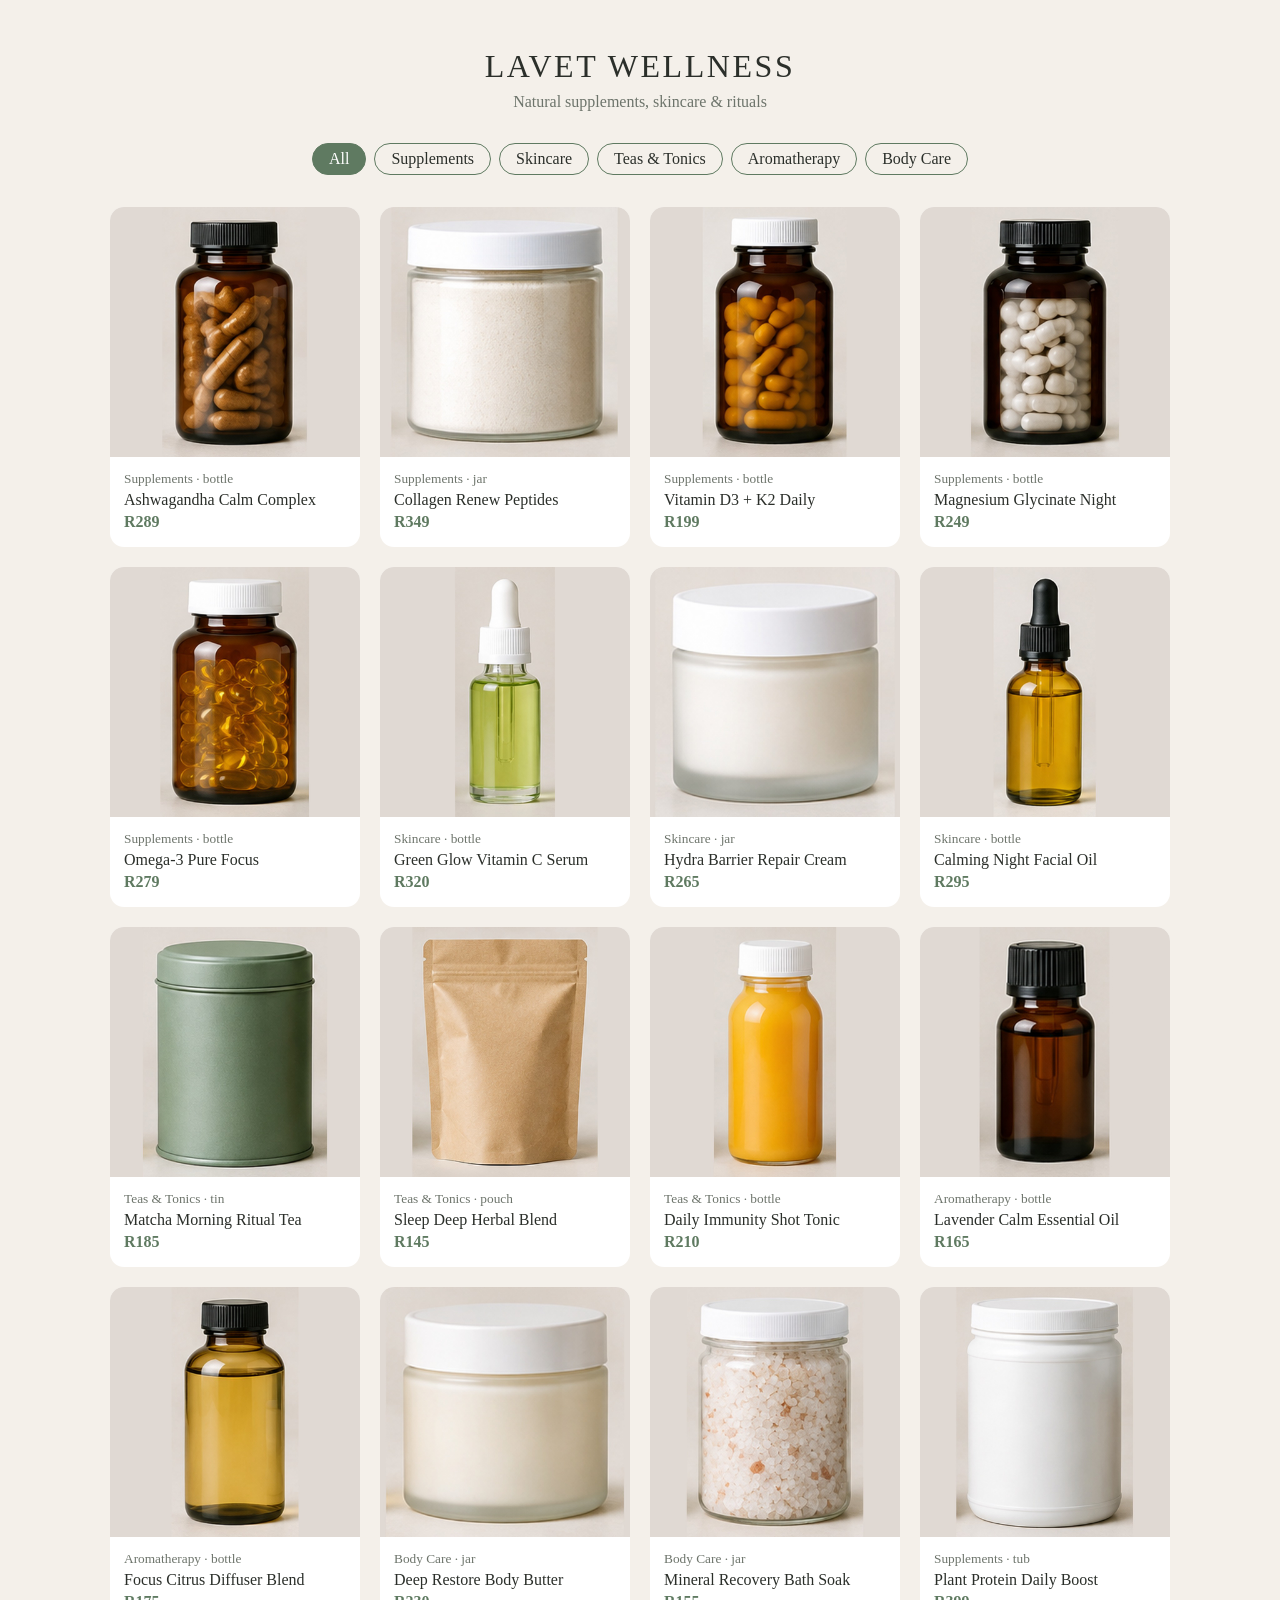
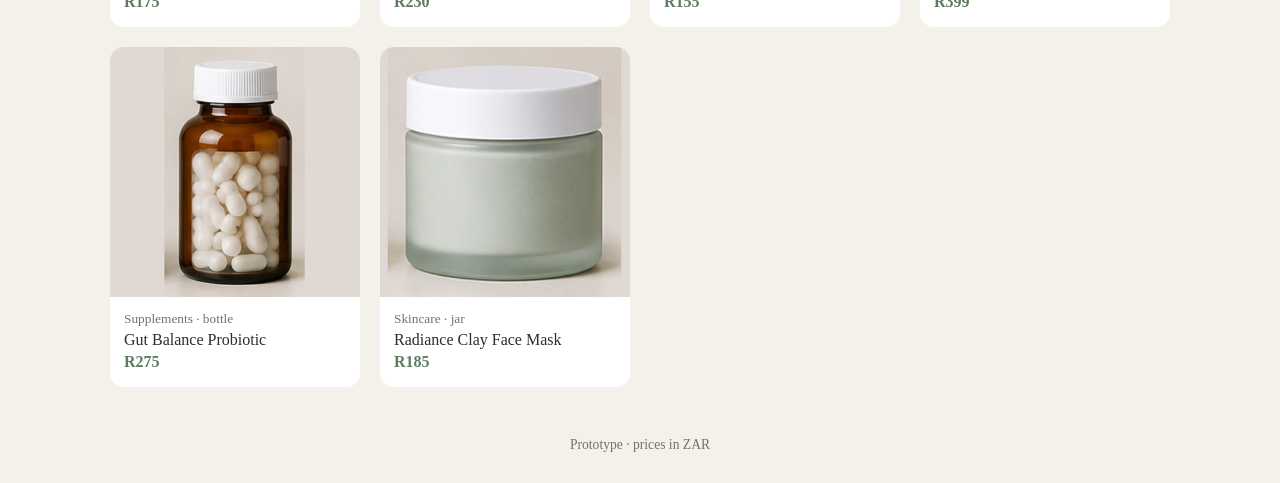
==== index.html @ a1514bc9 "Add files via upload" ====
<!doctype html>
<html lang="en">
<head>
<meta charset="utf-8">
<meta name="viewport" content="width=device-width, initial-scale=1">
<title>Lavet Wellness</title>
<style>
:root{--bg:#f4f0ea;--card:#fff;--ink:#2b2f2a;--mute:#6d746b;--accent:#5f7a61;color-scheme:light}
@media (prefers-color-scheme:dark){:root{--bg:#1c201c;--card:#262b26;--ink:#eee9e0;--mute:#a3aa9f;--accent:#9db89f;color-scheme:dark}}
*{box-sizing:border-box}
body{margin:0;background:var(--bg);color:var(--ink);font-family:Georgia,"Times New Roman",serif}
header{padding:48px 20px 20px;text-align:center}
h1{margin:0;font-weight:400;letter-spacing:.08em}
header p{color:var(--mute);margin:8px 0 0}
nav{display:flex;flex-wrap:wrap;gap:8px;justify-content:center;padding:12px 20px}
nav button{font:inherit;border:1px solid var(--accent);background:none;color:var(--ink);padding:6px 16px;border-radius:99px;cursor:pointer}
nav button.on{background:var(--accent);color:#fff}
main{display:grid;grid-template-columns:repeat(auto-fill,minmax(200px,1fr));gap:20px;max-width:1100px;margin:0 auto;padding:20px}
article{background:var(--card);border-radius:14px;overflow:hidden}
article img{width:100%;display:block;aspect-ratio:1;object-fit:cover}
article div{padding:12px 14px 16px}
article small{color:var(--mute)}
article h2{font-size:1rem;margin:4px 0;font-weight:400}
article b{color:var(--accent)}
footer{text-align:center;color:var(--mute);padding:30px;font-size:.85rem}
</style>
</head>
<body>
<header><h1>LAVET WELLNESS</h1><p>Natural supplements, skincare &amp; rituals</p></header>
<nav id="nav"></nav>
<main id="grid"></main>
<footer>Prototype · prices in ZAR</footer>
<script>
const PRODUCTS=[
["Ashwagandha Calm Complex","Supplements",289,"bottle","ashwagandha-calm"],
["Collagen Renew Peptides","Supplements",349,"jar","collagen-renew"],
["Vitamin D3 + K2 Daily","Supplements",199,"bottle","vitamin-d3-k2"],
["Magnesium Glycinate Night","Supplements",249,"bottle","magnesium-glycinate"],
["Omega-3 Pure Focus","Supplements",279,"bottle","omega-3-pure"],
["Green Glow Vitamin C Serum","Skincare",320,"bottle","green-glow-serum"],
["Hydra Barrier Repair Cream","Skincare",265,"jar","hydra-barrier-cream"],
["Calming Night Facial Oil","Skincare",295,"bottle","calming-night-oil"],
["Matcha Morning Ritual Tea","Teas & Tonics",185,"tin","matcha-morning-tea"],
["Sleep Deep Herbal Blend","Teas & Tonics",145,"pouch","sleep-deep-blend"],
["Daily Immunity Shot Tonic","Teas & Tonics",210,"bottle","immunity-shot-tonic"],
["Lavender Calm Essential Oil","Aromatherapy",165,"bottle","lavender-calm-oil"],
["Focus Citrus Diffuser Blend","Aromatherapy",175,"bottle","focus-citrus-blend"],
["Deep Restore Body Butter","Body Care",230,"jar","deep-restore-body-butter"],
["Mineral Recovery Bath Soak","Body Care",155,"jar","mineral-bath-soak"],
["Plant Protein Daily Boost","Supplements",399,"tub","protein-plant-boost"],
["Gut Balance Probiotic","Supplements",275,"bottle","gut-balance-probiotic"],
["Radiance Clay Face Mask","Skincare",185,"jar","radiance-face-mask"]
].map(([name,cat,price,unit,img])=>({name,cat,price,unit,img}));
const cats=["All",...new Set(PRODUCTS.map(p=>p.cat))];
const nav=document.getElementById("nav"),grid=document.getElementById("grid");
function show(c){
  [...nav.children].forEach(b=>b.classList.toggle("on",b.textContent===c));
  grid.innerHTML=PRODUCTS.filter(p=>c==="All"||p.cat===c).map(p=>
   `<article><img loading="lazy" src="images/products/${p.img}.jpg" alt="${p.name}"><div><small>${p.cat} · ${p.unit}</small><h2>${p.name}</h2><b>R${p.price}</b></div></article>`).join("");
}
cats.forEach(c=>{const b=document.createElement("button");b.textContent=c;b.onclick=()=>show(c);nav.append(b)});
show("All");
</script>
</body>
</html>
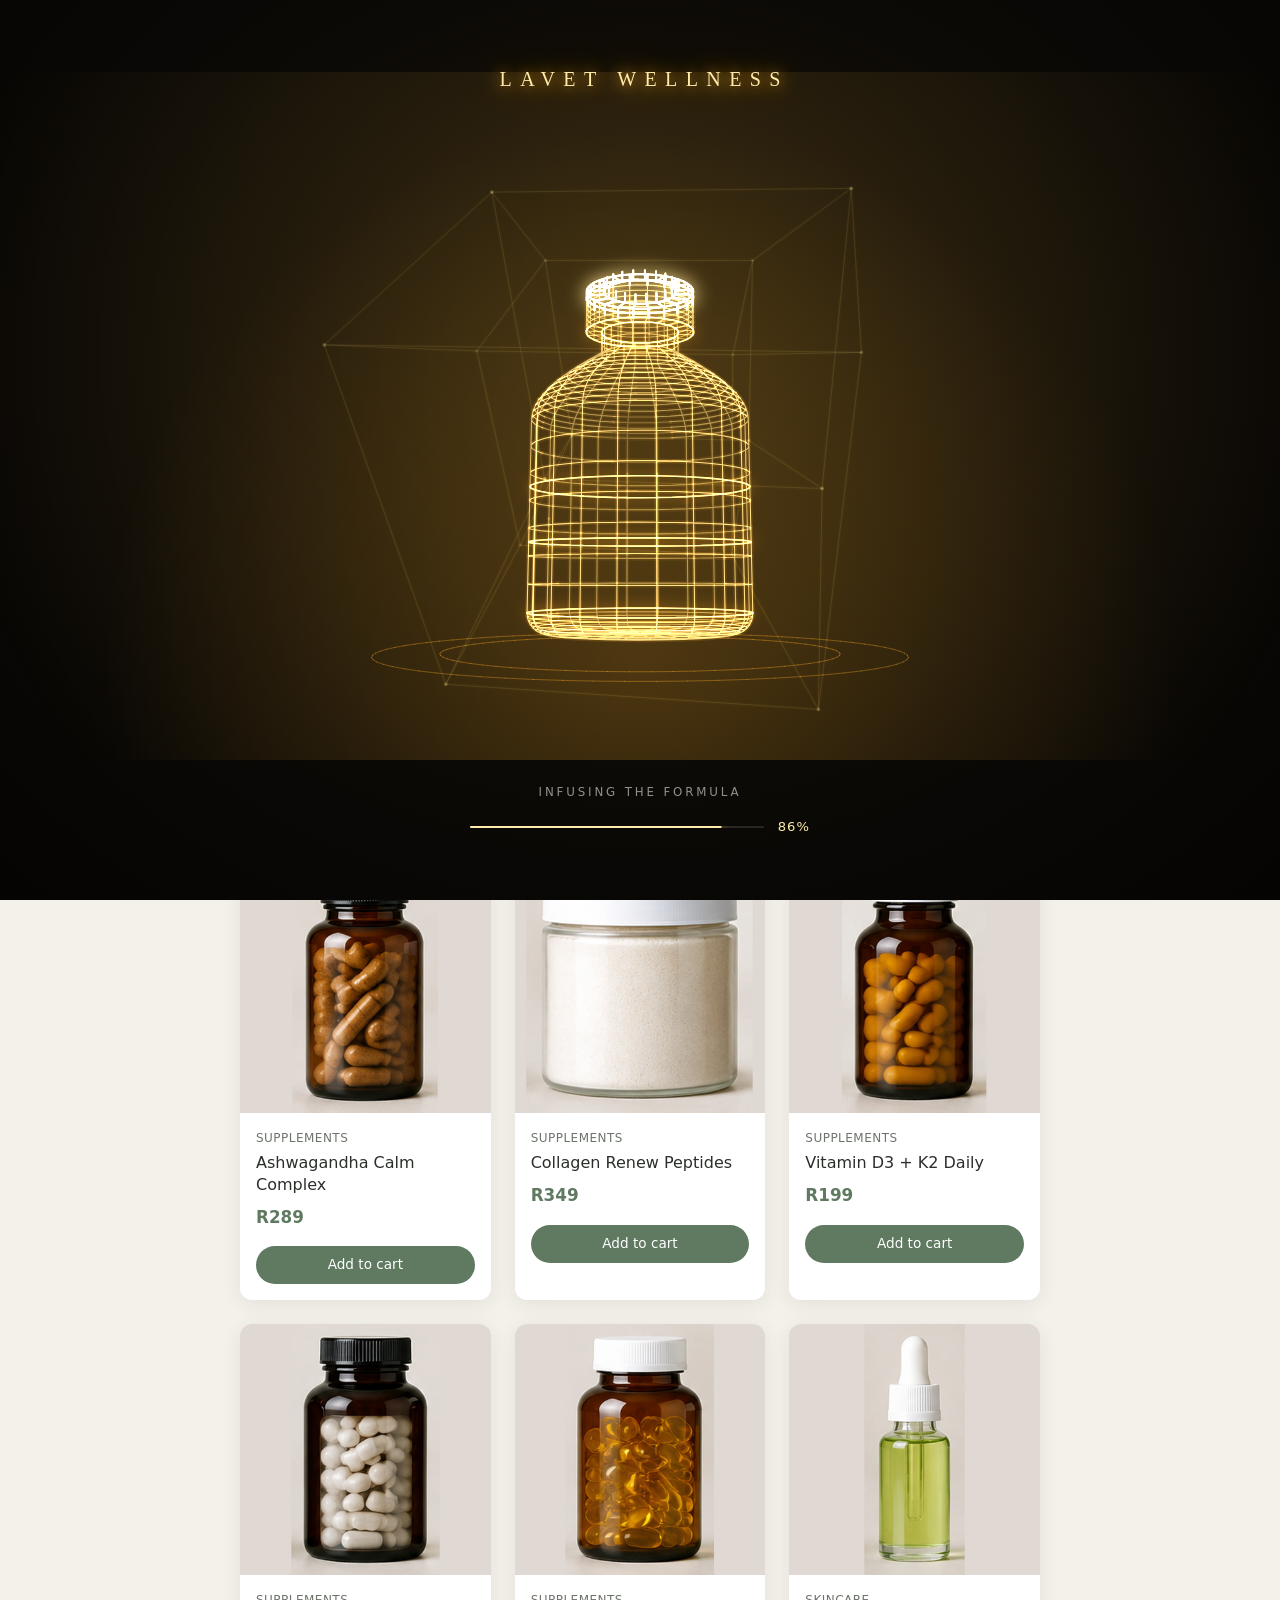
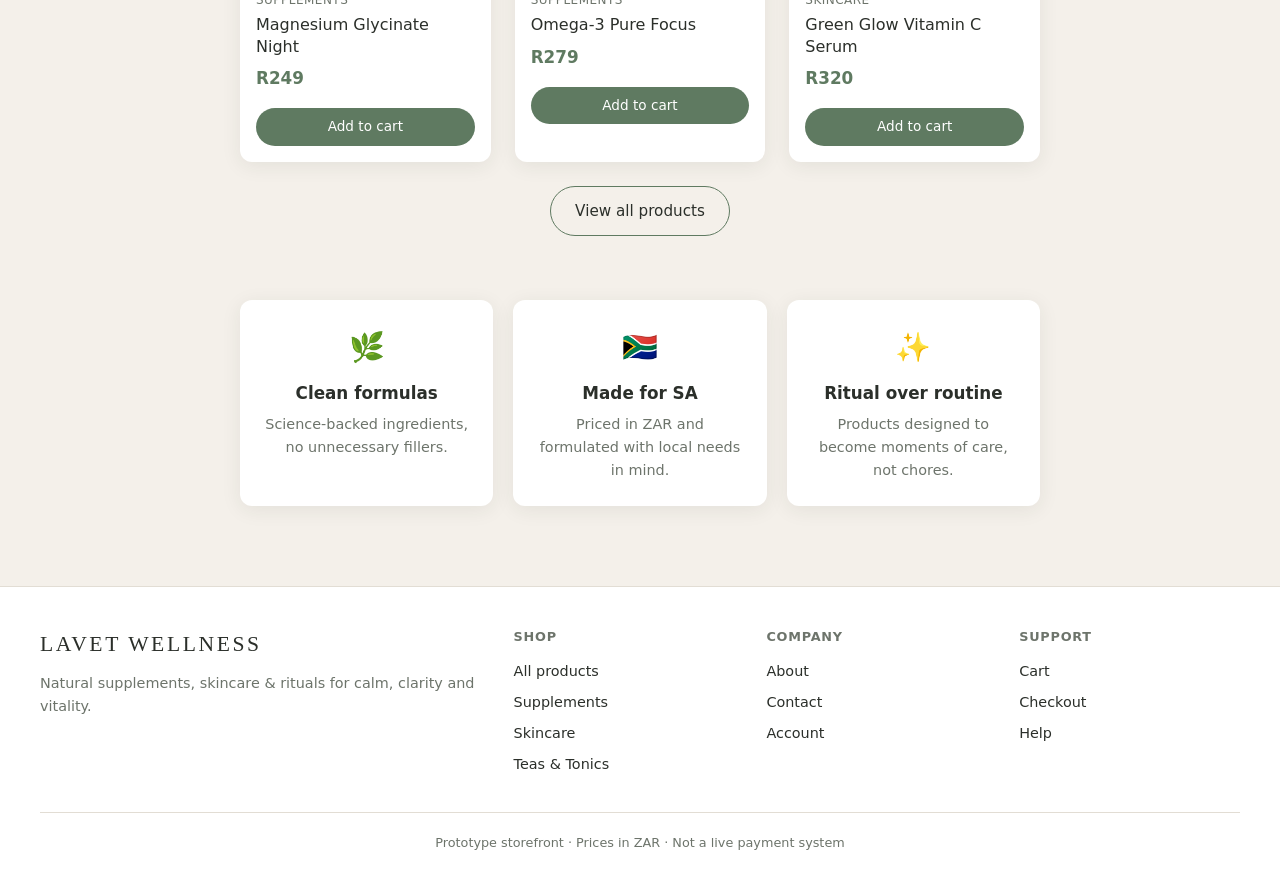
==== commit 02c1b914: "Add files via upload" ====
--- a/index.html
+++ b/index.html
@@ -1,65 +1,187 @@
-<!doctype html>
+<!DOCTYPE html>
 <html lang="en">
 <head>
-<meta charset="utf-8">
-<meta name="viewport" content="width=device-width, initial-scale=1">
-<title>Lavet Wellness</title>
-<style>
-:root{--bg:#f4f0ea;--card:#fff;--ink:#2b2f2a;--mute:#6d746b;--accent:#5f7a61;color-scheme:light}
-@media (prefers-color-scheme:dark){:root{--bg:#1c201c;--card:#262b26;--ink:#eee9e0;--mute:#a3aa9f;--accent:#9db89f;color-scheme:dark}}
-*{box-sizing:border-box}
-body{margin:0;background:var(--bg);color:var(--ink);font-family:Georgia,"Times New Roman",serif}
-header{padding:48px 20px 20px;text-align:center}
-h1{margin:0;font-weight:400;letter-spacing:.08em}
-header p{color:var(--mute);margin:8px 0 0}
-nav{display:flex;flex-wrap:wrap;gap:8px;justify-content:center;padding:12px 20px}
-nav button{font:inherit;border:1px solid var(--accent);background:none;color:var(--ink);padding:6px 16px;border-radius:99px;cursor:pointer}
-nav button.on{background:var(--accent);color:#fff}
-main{display:grid;grid-template-columns:repeat(auto-fill,minmax(200px,1fr));gap:20px;max-width:1100px;margin:0 auto;padding:20px}
-article{background:var(--card);border-radius:14px;overflow:hidden}
-article img{width:100%;display:block;aspect-ratio:1;object-fit:cover}
-article div{padding:12px 14px 16px}
-article small{color:var(--mute)}
-article h2{font-size:1rem;margin:4px 0;font-weight:400}
-article b{color:var(--accent)}
-footer{text-align:center;color:var(--mute);padding:30px;font-size:.85rem}
-</style>
+  <meta charset="utf-8">
+  <meta name="viewport" content="width=device-width, initial-scale=1">
+  <title>Lavet Wellness — Natural supplements, skincare & rituals</title>
+  <meta name="description" content="Lavet Wellness — thoughtfully formulated supplements, skincare and rituals for calm, clarity and vitality.">
+  <script>
+    // Decide before first paint whether the neon loader shows (once per session; ?loader forces it)
+    (function () {
+      var r = document.documentElement.classList, seen = false;
+      try { seen = !!sessionStorage.getItem('lavet_loader_seen'); } catch (e) {}
+      if (seen && !/[?&]loader\b/.test(location.search)) r.add('skip-loader'); else r.add('is-loading');
+    })();
+  </script>
+  <noscript><style>.neon-loader { display: none !important; } html.is-loading { overflow: auto !important; }</style></noscript>
+  <link rel="stylesheet" href="css/styles.css">
 </head>
 <body>
-<header><h1>LAVET WELLNESS</h1><p>Natural supplements, skincare &amp; rituals</p></header>
-<nav id="nav"></nav>
-<main id="grid"></main>
-<footer>Prototype · prices in ZAR</footer>
-<script>
-const PRODUCTS=[
-["Ashwagandha Calm Complex","Supplements",289,"bottle","ashwagandha-calm"],
-["Collagen Renew Peptides","Supplements",349,"jar","collagen-renew"],
-["Vitamin D3 + K2 Daily","Supplements",199,"bottle","vitamin-d3-k2"],
-["Magnesium Glycinate Night","Supplements",249,"bottle","magnesium-glycinate"],
-["Omega-3 Pure Focus","Supplements",279,"bottle","omega-3-pure"],
-["Green Glow Vitamin C Serum","Skincare",320,"bottle","green-glow-serum"],
-["Hydra Barrier Repair Cream","Skincare",265,"jar","hydra-barrier-cream"],
-["Calming Night Facial Oil","Skincare",295,"bottle","calming-night-oil"],
-["Matcha Morning Ritual Tea","Teas & Tonics",185,"tin","matcha-morning-tea"],
-["Sleep Deep Herbal Blend","Teas & Tonics",145,"pouch","sleep-deep-blend"],
-["Daily Immunity Shot Tonic","Teas & Tonics",210,"bottle","immunity-shot-tonic"],
-["Lavender Calm Essential Oil","Aromatherapy",165,"bottle","lavender-calm-oil"],
-["Focus Citrus Diffuser Blend","Aromatherapy",175,"bottle","focus-citrus-blend"],
-["Deep Restore Body Butter","Body Care",230,"jar","deep-restore-body-butter"],
-["Mineral Recovery Bath Soak","Body Care",155,"jar","mineral-bath-soak"],
-["Plant Protein Daily Boost","Supplements",399,"tub","protein-plant-boost"],
-["Gut Balance Probiotic","Supplements",275,"bottle","gut-balance-probiotic"],
-["Radiance Clay Face Mask","Skincare",185,"jar","radiance-face-mask"]
-].map(([name,cat,price,unit,img])=>({name,cat,price,unit,img}));
-const cats=["All",...new Set(PRODUCTS.map(p=>p.cat))];
-const nav=document.getElementById("nav"),grid=document.getElementById("grid");
-function show(c){
-  [...nav.children].forEach(b=>b.classList.toggle("on",b.textContent===c));
-  grid.innerHTML=PRODUCTS.filter(p=>c==="All"||p.cat===c).map(p=>
-   `<article><img loading="lazy" src="images/products/${p.img}.jpg" alt="${p.name}"><div><small>${p.cat} · ${p.unit}</small><h2>${p.name}</h2><b>R${p.price}</b></div></article>`).join("");
-}
-cats.forEach(c=>{const b=document.createElement("button");b.textContent=c;b.onclick=()=>show(c);nav.append(b)});
-show("All");
-</script>
+  <!-- Neon loading overlay -->
+  <div class="neon-loader" id="neon-loader" data-palette="gold" role="status" aria-live="polite" aria-label="Loading Lavet Wellness">
+    <canvas class="neon-loader__canvas" aria-hidden="true"></canvas>
+    <div class="neon-loader__ui">
+      <div class="neon-loader__brand">LAVET WELLNESS</div>
+      <div class="neon-loader__foot">
+        <div class="neon-loader__status">Preparing your ritual</div>
+        <div class="neon-loader__meter">
+          <div class="neon-loader__bar"><span></span></div>
+          <div class="neon-loader__pct">0%</div>
+        </div>
+      </div>
+    </div>
+  </div>
+
+  <header class="site-header">
+    <div class="header-inner">
+      <a href="index.html" class="logo">LAVET WELLNESS</a>
+      <nav class="nav-links">
+        <a href="index.html" class="active">Home</a>
+        <a href="products.html">Shop</a>
+        <a href="about.html">About</a>
+        <a href="contact.html">Contact</a>
+        <a href="account.html">Account</a>
+      </nav>
+      <div class="header-actions">
+        <a href="cart.html" class="icon-btn" aria-label="Cart">
+          🛒
+          <span id="cart-count">0</span>
+        </a>
+      </div>
+    </div>
+  </header>
+
+  <section class="hero hero-split">
+    <div class="hero-inner">
+      <div class="hero-copy">
+        <h1>LAVET WELLNESS</h1>
+        <p>Natural supplements, skincare & rituals crafted for modern life — calm, clarity and lasting vitality.</p>
+        <div class="hero-ctas">
+          <a href="products.html" class="btn btn-primary">Shop the collection</a>
+          <a href="about.html" class="btn btn-outline">Our story</a>
+        </div>
+      </div>
+
+      <div class="neon-stage" id="neon-stage" data-palette="gold">
+        <canvas id="neon-canvas" role="img" aria-label="Interactive neon wireframe of a Lavet dropper bottle inside a rotating four-dimensional hypercube. It follows your cursor."></canvas>
+        <div class="neon-hud">
+          <span class="neon-hint">Move your cursor · drag to spin</span>
+          <div class="neon-toggle" role="group" aria-label="Neon colour">
+            <button type="button" data-palette-btn="gold" aria-pressed="true"><i class="sw sw-gold"></i>Gold</button>
+            <button type="button" data-palette-btn="white" aria-pressed="false"><i class="sw sw-white"></i>White</button>
+          </div>
+        </div>
+      </div>
+    </div>
+  </section>
+
+  <main class="container">
+    <h2 class="section-title">Featured products</h2>
+    <p class="section-sub">A curated selection of our most loved formulas.</p>
+    <div class="product-grid" id="featured-grid"></div>
+    <div class="text-center mt-24">
+      <a href="products.html" class="btn btn-outline">View all products</a>
+    </div>
+
+    <div class="values-grid" style="margin-top: 64px;">
+      <div class="value-card">
+        <div class="icon">🌿</div>
+        <h3>Clean formulas</h3>
+        <p>Science-backed ingredients, no unnecessary fillers.</p>
+      </div>
+      <div class="value-card">
+        <div class="icon">🇿🇦</div>
+        <h3>Made for SA</h3>
+        <p>Priced in ZAR and formulated with local needs in mind.</p>
+      </div>
+      <div class="value-card">
+        <div class="icon">✨</div>
+        <h3>Ritual over routine</h3>
+        <p>Products designed to become moments of care, not chores.</p>
+      </div>
+    </div>
+  </main>
+
+  <footer class="site-footer">
+    <div class="footer-inner">
+      <div class="footer-brand">
+        <a href="index.html" class="logo">LAVET WELLNESS</a>
+        <p>Natural supplements, skincare & rituals for calm, clarity and vitality.</p>
+      </div>
+      <div class="footer-col">
+        <h4>Shop</h4>
+        <a href="products.html">All products</a>
+        <a href="products.html?cat=Supplements">Supplements</a>
+        <a href="products.html?cat=Skincare">Skincare</a>
+        <a href="products.html?cat=Teas%20%26%20Tonics">Teas & Tonics</a>
+      </div>
+      <div class="footer-col">
+        <h4>Company</h4>
+        <a href="about.html">About</a>
+        <a href="contact.html">Contact</a>
+        <a href="account.html">Account</a>
+      </div>
+      <div class="footer-col">
+        <h4>Support</h4>
+        <a href="cart.html">Cart</a>
+        <a href="checkout.html">Checkout</a>
+        <a href="contact.html">Help</a>
+      </div>
+    </div>
+    <div class="footer-bottom">
+      Prototype storefront · Prices in ZAR · Not a live payment system
+    </div>
+  </footer>
+
+  <!-- Onboarding overlay -->
+  <div class="onboard-overlay" id="onboard">
+    <div class="onboard-card">
+      <h2>Welcome to Lavet Wellness</h2>
+      <p>This is a prototype e-commerce experience for client demos. Explore the full flow — no real account or payment is required.</p>
+      <ul class="onboard-steps">
+        <li>Browse products and add items to your cart</li>
+        <li>Review your cart and proceed to checkout</li>
+        <li>Complete the demo payment flow</li>
+        <li>Account pages are placeholders (no login needed)</li>
+      </ul>
+      <button class="btn btn-primary btn-block" id="onboard-start">Start exploring</button>
+    </div>
+  </div>
+
+  <script src="js/products.js"></script>
+  <script src="js/cart.js"></script>
+  <script src="js/neon-product.js"></script>
+  <script src="js/neon-loader.js"></script>
+  <script src="js/neon-stage.js"></script>
+  <script>
+    // Featured products (first 6)
+    const grid = document.getElementById('featured-grid');
+    PRODUCTS.slice(0, 6).forEach(p => {
+      grid.innerHTML += `
+        <article class="product-card">
+          <a href="product.html?id=${p.id}">
+            <img src="images/products/${p.img}.jpg" alt="${p.name}" loading="lazy">
+            <div class="info">
+              <span class="cat">${p.cat}</span>
+              <h3>${p.name}</h3>
+              <span class="price">R${p.price}</span>
+            </div>
+          </a>
+          <div class="actions">
+            <button class="btn btn-primary btn-sm btn-block" onclick="addToCart(${p.id})">Add to cart</button>
+          </div>
+        </article>`;
+    });
+
+    // Onboarding
+    const overlay = document.getElementById('onboard');
+    if (!isOnboarded()) {
+      overlay.classList.add('show');
+    }
+    document.getElementById('onboard-start').addEventListener('click', () => {
+      setOnboarded();
+      overlay.classList.remove('show');
+    });
+  </script>
 </body>
 </html>
--- a/css/styles.css
+++ b/css/styles.css
@@ -0,0 +1,864 @@
+:root {
+  --bg: #f4f0ea;
+  --card: #ffffff;
+  --ink: #2b2f2a;
+  --mute: #6d746b;
+  --accent: #5f7a61;
+  --accent-dark: #4a6350;
+  --border: #e2ddd4;
+  --success: #4a7c59;
+  --radius: 12px;
+  --shadow: 0 4px 20px rgba(43, 47, 42, 0.08);
+  --font: "Segoe UI", system-ui, -apple-system, sans-serif;
+  --serif: Georgia, "Times New Roman", serif;
+}
+
+@media (prefers-color-scheme: dark) {
+  :root {
+    --bg: #1c201c;
+    --card: #262b26;
+    --ink: #eee9e0;
+    --mute: #a3aa9f;
+    --accent: #9db89f;
+    --accent-dark: #7a9a7c;
+    --border: #3a413a;
+    --shadow: 0 4px 20px rgba(0, 0, 0, 0.3);
+  }
+}
+
+* { box-sizing: border-box; margin: 0; padding: 0; }
+
+body {
+  background: var(--bg);
+  color: var(--ink);
+  font-family: var(--font);
+  line-height: 1.6;
+  min-height: 100vh;
+  display: flex;
+  flex-direction: column;
+}
+
+a { color: var(--accent); text-decoration: none; }
+a:hover { text-decoration: underline; }
+
+img { max-width: 100%; display: block; }
+
+/* Header & Nav */
+.site-header {
+  background: var(--card);
+  border-bottom: 1px solid var(--border);
+  position: sticky;
+  top: 0;
+  z-index: 100;
+  box-shadow: var(--shadow);
+}
+
+.header-inner {
+  max-width: 1200px;
+  margin: 0 auto;
+  padding: 14px 20px;
+  display: flex;
+  align-items: center;
+  justify-content: space-between;
+  gap: 16px;
+}
+
+.logo {
+  font-family: var(--serif);
+  font-size: 1.35rem;
+  font-weight: 400;
+  letter-spacing: 0.12em;
+  color: var(--ink);
+  text-decoration: none;
+}
+.logo:hover { text-decoration: none; color: var(--accent); }
+
+.nav-links {
+  display: flex;
+  gap: 8px;
+  flex-wrap: wrap;
+  align-items: center;
+}
+
+.nav-links a {
+  color: var(--ink);
+  font-size: 0.9rem;
+  padding: 6px 12px;
+  border-radius: 99px;
+  text-decoration: none;
+  transition: background 0.15s, color 0.15s;
+}
+.nav-links a:hover,
+.nav-links a.active {
+  background: var(--accent);
+  color: #fff;
+  text-decoration: none;
+}
+
+.header-actions {
+  display: flex;
+  align-items: center;
+  gap: 12px;
+}
+
+.icon-btn {
+  position: relative;
+  background: none;
+  border: 1px solid var(--border);
+  width: 42px;
+  height: 42px;
+  border-radius: 50%;
+  display: flex;
+  align-items: center;
+  justify-content: center;
+  cursor: pointer;
+  color: var(--ink);
+  font-size: 1.1rem;
+  transition: border-color 0.15s, background 0.15s;
+}
+.icon-btn:hover { border-color: var(--accent); background: var(--bg); }
+
+#cart-count {
+  position: absolute;
+  top: -4px;
+  right: -4px;
+  background: var(--accent);
+  color: #fff;
+  font-size: 0.7rem;
+  font-weight: 600;
+  min-width: 18px;
+  height: 18px;
+  border-radius: 99px;
+  display: none;
+  align-items: center;
+  justify-content: center;
+  padding: 0 4px;
+}
+
+/* Main */
+main { flex: 1; }
+
+.container {
+  max-width: 1200px;
+  margin: 0 auto;
+  padding: 32px 20px;
+}
+
+/* Hero */
+.hero {
+  background: linear-gradient(135deg, var(--card) 0%, var(--bg) 100%);
+  padding: 64px 20px 56px;
+  text-align: center;
+  border-bottom: 1px solid var(--border);
+}
+.hero h1 {
+  font-family: var(--serif);
+  font-weight: 400;
+  font-size: clamp(2rem, 5vw, 3rem);
+  letter-spacing: 0.08em;
+  margin-bottom: 12px;
+}
+.hero p {
+  color: var(--mute);
+  font-size: 1.15rem;
+  max-width: 520px;
+  margin: 0 auto 28px;
+}
+.hero-ctas {
+  display: flex;
+  gap: 12px;
+  justify-content: center;
+  flex-wrap: wrap;
+}
+
+/* Buttons */
+.btn {
+  display: inline-flex;
+  align-items: center;
+  justify-content: center;
+  gap: 8px;
+  padding: 12px 24px;
+  border-radius: 99px;
+  font: inherit;
+  font-size: 0.95rem;
+  font-weight: 500;
+  cursor: pointer;
+  border: none;
+  transition: background 0.15s, transform 0.1s, box-shadow 0.15s;
+  text-decoration: none;
+}
+.btn:hover { text-decoration: none; transform: translateY(-1px); }
+.btn-primary {
+  background: var(--accent);
+  color: #fff;
+}
+.btn-primary:hover { background: var(--accent-dark); color: #fff; }
+.btn-outline {
+  background: transparent;
+  border: 1.5px solid var(--accent);
+  color: var(--ink);
+}
+.btn-outline:hover { background: var(--accent); color: #fff; }
+.btn-ghost {
+  background: transparent;
+  color: var(--mute);
+  border: 1px solid var(--border);
+}
+.btn-sm { padding: 8px 16px; font-size: 0.85rem; }
+.btn-block { width: 100%; }
+
+/* Product grid */
+.section-title {
+  font-family: var(--serif);
+  font-weight: 400;
+  font-size: 1.6rem;
+  margin-bottom: 8px;
+}
+.section-sub { color: var(--mute); margin-bottom: 28px; }
+
+.filters {
+  display: flex;
+  flex-wrap: wrap;
+  gap: 8px;
+  margin-bottom: 28px;
+}
+.filter-btn {
+  font: inherit;
+  font-size: 0.85rem;
+  padding: 6px 16px;
+  border-radius: 99px;
+  border: 1px solid var(--border);
+  background: var(--card);
+  color: var(--ink);
+  cursor: pointer;
+  transition: all 0.15s;
+}
+.filter-btn:hover,
+.filter-btn.active {
+  background: var(--accent);
+  color: #fff;
+  border-color: var(--accent);
+}
+
+.product-grid {
+  display: grid;
+  grid-template-columns: repeat(auto-fill, minmax(240px, 1fr));
+  gap: 24px;
+}
+
+.product-card {
+  background: var(--card);
+  border-radius: var(--radius);
+  overflow: hidden;
+  box-shadow: var(--shadow);
+  transition: transform 0.2s, box-shadow 0.2s;
+  display: flex;
+  flex-direction: column;
+}
+.product-card:hover {
+  transform: translateY(-4px);
+  box-shadow: 0 8px 28px rgba(43, 47, 42, 0.12);
+}
+.product-card a { color: inherit; text-decoration: none; }
+.product-card img {
+  width: 100%;
+  aspect-ratio: 1;
+  object-fit: cover;
+  background: var(--bg);
+}
+.product-card .info {
+  padding: 16px;
+  flex: 1;
+  display: flex;
+  flex-direction: column;
+}
+.product-card .cat {
+  font-size: 0.75rem;
+  color: var(--mute);
+  text-transform: uppercase;
+  letter-spacing: 0.04em;
+}
+.product-card h3 {
+  font-size: 1rem;
+  font-weight: 500;
+  margin: 4px 0 8px;
+  line-height: 1.35;
+}
+.product-card .price {
+  color: var(--accent);
+  font-weight: 600;
+  font-size: 1.05rem;
+  margin-top: auto;
+}
+.product-card .actions {
+  padding: 0 16px 16px;
+  display: flex;
+  gap: 8px;
+}
+
+/* Product detail */
+.product-detail {
+  display: grid;
+  grid-template-columns: 1fr 1fr;
+  gap: 48px;
+  align-items: start;
+}
+@media (max-width: 768px) {
+  .product-detail { grid-template-columns: 1fr; gap: 24px; }
+}
+.product-detail img {
+  width: 100%;
+  border-radius: var(--radius);
+  aspect-ratio: 1;
+  object-fit: cover;
+  background: var(--card);
+}
+.product-detail .meta { color: var(--mute); font-size: 0.9rem; margin-bottom: 8px; }
+.product-detail h1 {
+  font-family: var(--serif);
+  font-weight: 400;
+  font-size: 1.8rem;
+  margin-bottom: 12px;
+}
+.product-detail .price-lg {
+  font-size: 1.5rem;
+  color: var(--accent);
+  font-weight: 600;
+  margin-bottom: 16px;
+}
+.product-detail .desc {
+  color: var(--mute);
+  margin-bottom: 24px;
+  line-height: 1.7;
+}
+.qty-row {
+  display: flex;
+  align-items: center;
+  gap: 12px;
+  margin-bottom: 20px;
+}
+.qty-row label { font-size: 0.9rem; color: var(--mute); }
+.qty-control {
+  display: flex;
+  align-items: center;
+  border: 1px solid var(--border);
+  border-radius: 8px;
+  overflow: hidden;
+}
+.qty-control button {
+  width: 36px;
+  height: 36px;
+  border: none;
+  background: var(--bg);
+  color: var(--ink);
+  cursor: pointer;
+  font-size: 1.1rem;
+}
+.qty-control input {
+  width: 48px;
+  height: 36px;
+  border: none;
+  text-align: center;
+  font: inherit;
+  background: var(--card);
+  color: var(--ink);
+}
+
+/* Cart */
+.cart-table {
+  width: 100%;
+  border-collapse: collapse;
+  background: var(--card);
+  border-radius: var(--radius);
+  overflow: hidden;
+  box-shadow: var(--shadow);
+}
+.cart-table th,
+.cart-table td {
+  padding: 16px;
+  text-align: left;
+  border-bottom: 1px solid var(--border);
+}
+.cart-table th {
+  background: var(--bg);
+  font-size: 0.8rem;
+  text-transform: uppercase;
+  letter-spacing: 0.04em;
+  color: var(--mute);
+  font-weight: 500;
+}
+.cart-item-info {
+  display: flex;
+  align-items: center;
+  gap: 14px;
+}
+.cart-item-info img {
+  width: 64px;
+  height: 64px;
+  object-fit: cover;
+  border-radius: 8px;
+}
+.cart-summary {
+  margin-top: 28px;
+  background: var(--card);
+  border-radius: var(--radius);
+  padding: 24px;
+  box-shadow: var(--shadow);
+  max-width: 360px;
+  margin-left: auto;
+}
+.cart-summary .row {
+  display: flex;
+  justify-content: space-between;
+  margin-bottom: 10px;
+}
+.cart-summary .total {
+  font-size: 1.2rem;
+  font-weight: 600;
+  border-top: 1px solid var(--border);
+  padding-top: 12px;
+  margin-top: 8px;
+}
+
+.empty-state {
+  text-align: center;
+  padding: 60px 20px;
+  color: var(--mute);
+}
+.empty-state h2 { color: var(--ink); margin-bottom: 8px; }
+
+/* Forms */
+.form-card {
+  background: var(--card);
+  border-radius: var(--radius);
+  padding: 32px;
+  box-shadow: var(--shadow);
+  max-width: 480px;
+  margin: 0 auto;
+}
+.form-group {
+  margin-bottom: 18px;
+}
+.form-group label {
+  display: block;
+  font-size: 0.85rem;
+  color: var(--mute);
+  margin-bottom: 6px;
+}
+.form-group input,
+.form-group textarea,
+.form-group select {
+  width: 100%;
+  padding: 12px 14px;
+  border: 1px solid var(--border);
+  border-radius: 8px;
+  font: inherit;
+  background: var(--bg);
+  color: var(--ink);
+}
+.form-group input:focus,
+.form-group textarea:focus {
+  outline: none;
+  border-color: var(--accent);
+}
+.form-group textarea { min-height: 120px; resize: vertical; }
+
+/* Account placeholders */
+.account-grid {
+  display: grid;
+  grid-template-columns: repeat(auto-fit, minmax(280px, 1fr));
+  gap: 24px;
+}
+.account-card {
+  background: var(--card);
+  border-radius: var(--radius);
+  padding: 28px;
+  box-shadow: var(--shadow);
+  text-align: center;
+}
+.account-card h3 { margin-bottom: 8px; }
+.account-card p { color: var(--mute); font-size: 0.9rem; margin-bottom: 16px; }
+.badge-proto {
+  display: inline-block;
+  background: var(--bg);
+  color: var(--mute);
+  font-size: 0.7rem;
+  padding: 3px 10px;
+  border-radius: 99px;
+  margin-bottom: 12px;
+  letter-spacing: 0.03em;
+}
+
+/* Checkout / Prototype notice */
+.proto-notice {
+  background: #fef6e8;
+  border: 1px solid #e8d5a3;
+  color: #6b5a2a;
+  padding: 16px 20px;
+  border-radius: var(--radius);
+  margin-bottom: 24px;
+  font-size: 0.95rem;
+}
+@media (prefers-color-scheme: dark) {
+  .proto-notice {
+    background: #2a2618;
+    border-color: #5a4e2a;
+    color: #d4c08a;
+  }
+}
+
+.success-box {
+  text-align: center;
+  padding: 48px 24px;
+  background: var(--card);
+  border-radius: var(--radius);
+  box-shadow: var(--shadow);
+  max-width: 520px;
+  margin: 40px auto;
+}
+.success-box .icon {
+  font-size: 3rem;
+  margin-bottom: 16px;
+}
+.success-box h2 { margin-bottom: 12px; }
+.success-box p { color: var(--mute); margin-bottom: 24px; }
+
+/* About / Contact */
+.content-block {
+  max-width: 720px;
+  margin: 0 auto;
+}
+.content-block h2 {
+  font-family: var(--serif);
+  font-weight: 400;
+  margin: 28px 0 12px;
+}
+.content-block p { color: var(--mute); margin-bottom: 16px; }
+
+.values-grid {
+  display: grid;
+  grid-template-columns: repeat(auto-fit, minmax(200px, 1fr));
+  gap: 20px;
+  margin-top: 32px;
+}
+.value-card {
+  background: var(--card);
+  padding: 24px;
+  border-radius: var(--radius);
+  box-shadow: var(--shadow);
+  text-align: center;
+}
+.value-card .icon { font-size: 1.8rem; margin-bottom: 10px; }
+.value-card h3 { font-size: 1.05rem; margin-bottom: 6px; }
+.value-card p { font-size: 0.9rem; color: var(--mute); }
+
+/* Onboarding overlay */
+.onboard-overlay {
+  position: fixed;
+  inset: 0;
+  background: rgba(28, 32, 28, 0.7);
+  z-index: 200;
+  display: flex;
+  align-items: center;
+  justify-content: center;
+  padding: 20px;
+  opacity: 0;
+  pointer-events: none;
+  transition: opacity 0.3s;
+}
+.onboard-overlay.show {
+  opacity: 1;
+  pointer-events: auto;
+}
+.onboard-card {
+  background: var(--card);
+  border-radius: 16px;
+  padding: 36px 32px;
+  max-width: 440px;
+  width: 100%;
+  text-align: center;
+  box-shadow: 0 20px 60px rgba(0,0,0,0.25);
+}
+.onboard-card h2 {
+  font-family: var(--serif);
+  font-weight: 400;
+  margin-bottom: 12px;
+}
+.onboard-card p { color: var(--mute); margin-bottom: 24px; }
+.onboard-steps {
+  text-align: left;
+  margin-bottom: 28px;
+  font-size: 0.95rem;
+}
+.onboard-steps li { margin-bottom: 8px; color: var(--ink); }
+
+/* Toast */
+.toast {
+  position: fixed;
+  bottom: 28px;
+  left: 50%;
+  transform: translateX(-50%) translateY(80px);
+  background: var(--ink);
+  color: var(--bg);
+  padding: 12px 24px;
+  border-radius: 99px;
+  font-size: 0.9rem;
+  z-index: 300;
+  opacity: 0;
+  transition: transform 0.3s, opacity 0.3s;
+  pointer-events: none;
+}
+.toast.show {
+  transform: translateX(-50%) translateY(0);
+  opacity: 1;
+}
+
+/* Footer */
+.site-footer {
+  background: var(--card);
+  border-top: 1px solid var(--border);
+  padding: 40px 20px 28px;
+  margin-top: 48px;
+}
+.footer-inner {
+  max-width: 1200px;
+  margin: 0 auto;
+  display: grid;
+  grid-template-columns: 2fr 1fr 1fr 1fr;
+  gap: 32px;
+}
+@media (max-width: 768px) {
+  .footer-inner { grid-template-columns: 1fr 1fr; }
+}
+@media (max-width: 480px) {
+  .footer-inner { grid-template-columns: 1fr; }
+}
+.footer-brand .logo { margin-bottom: 10px; display: inline-block; }
+.footer-brand p { color: var(--mute); font-size: 0.9rem; }
+.footer-col h4 {
+  font-size: 0.8rem;
+  text-transform: uppercase;
+  letter-spacing: 0.06em;
+  color: var(--mute);
+  margin-bottom: 12px;
+}
+.footer-col a {
+  display: block;
+  color: var(--ink);
+  font-size: 0.9rem;
+  margin-bottom: 8px;
+  text-decoration: none;
+}
+.footer-col a:hover { color: var(--accent); }
+.footer-bottom {
+  max-width: 1200px;
+  margin: 28px auto 0;
+  padding-top: 20px;
+  border-top: 1px solid var(--border);
+  text-align: center;
+  color: var(--mute);
+  font-size: 0.8rem;
+}
+
+/* Utility */
+.text-center { text-align: center; }
+.mt-24 { margin-top: 24px; }
+.mb-16 { margin-bottom: 16px; }
+.sr-only {
+  position: absolute;
+  width: 1px;
+  height: 1px;
+  padding: 0;
+  margin: -1px;
+  overflow: hidden;
+  clip: rect(0,0,0,0);
+  border: 0;
+}
+
+/* ==========================================================
+   Neon product stage (hero) + neon loading overlay
+   The stage is intentionally dark in both light and dark mode:
+   neon only reads against black.
+   ========================================================== */
+.hero-split { text-align: left; padding: 48px 20px; }
+.hero-split .hero-inner {
+  max-width: 1200px;
+  margin: 0 auto;
+  display: grid;
+  grid-template-columns: minmax(0, 0.9fr) minmax(0, 1.1fr);
+  gap: 40px;
+  align-items: center;
+}
+.hero-split .hero-copy p { margin: 0 0 28px; max-width: 460px; }
+.hero-split .hero-ctas { justify-content: flex-start; }
+
+.neon-stage {
+  --neon-core: #ffecaa;
+  --neon-glow: #ffaa1e;
+  position: relative;
+  height: clamp(380px, 44vw, 560px);
+  border-radius: 20px;
+  overflow: hidden;
+  background: radial-gradient(ellipse at 50% 38%, #1d170a 0%, #0d0b07 58%, #070605 100%);
+  border: 1px solid rgba(255, 190, 70, 0.22);
+  box-shadow: 0 20px 60px rgba(0, 0, 0, 0.35), inset 0 0 80px rgba(255, 170, 30, 0.06);
+  transition: border-color 0.4s, box-shadow 0.4s, background 0.4s;
+}
+.neon-stage[data-palette="white"] {
+  --neon-core: #ffffff;
+  --neon-glow: #8ccdff;
+  background: radial-gradient(ellipse at 50% 38%, #151a21 0%, #0a0d11 58%, #060709 100%);
+  border-color: rgba(190, 225, 255, 0.24);
+  box-shadow: 0 20px 60px rgba(0, 0, 0, 0.35), inset 0 0 80px rgba(140, 205, 255, 0.06);
+}
+.neon-stage canvas {
+  position: absolute;
+  inset: 0;
+  width: 100%;
+  height: 100%;
+  display: block;
+  cursor: grab;
+  touch-action: pan-y; /* vertical page scroll still works; horizontal drag spins the bottle */
+}
+.neon-stage canvas.is-dragging { cursor: grabbing; }
+
+.neon-hud {
+  position: absolute;
+  left: 16px; right: 16px; bottom: 14px;
+  display: flex;
+  align-items: center;
+  justify-content: space-between;
+  gap: 12px;
+  pointer-events: none;
+}
+.neon-hint {
+  font-size: 0.74rem;
+  letter-spacing: 0.14em;
+  text-transform: uppercase;
+  color: rgba(255, 255, 255, 0.5);
+}
+.neon-toggle {
+  display: inline-flex;
+  gap: 4px;
+  padding: 3px;
+  border-radius: 99px;
+  background: rgba(255, 255, 255, 0.07);
+  border: 1px solid rgba(255, 255, 255, 0.12);
+  backdrop-filter: blur(6px);
+  pointer-events: auto;
+}
+.neon-toggle button {
+  display: inline-flex;
+  align-items: center;
+  gap: 6px;
+  font: inherit;
+  font-size: 0.78rem;
+  color: rgba(255, 255, 255, 0.65);
+  background: transparent;
+  border: 0;
+  padding: 5px 12px;
+  border-radius: 99px;
+  cursor: pointer;
+  transition: background 0.2s, color 0.2s;
+}
+.neon-toggle button[aria-pressed="true"] { background: rgba(255, 255, 255, 0.16); color: #fff; }
+.neon-toggle button:focus-visible { outline: 2px solid #fff; outline-offset: 2px; }
+.neon-toggle .sw { width: 9px; height: 9px; border-radius: 50%; display: inline-block; }
+.neon-toggle .sw-gold { background: #ffc24a; box-shadow: 0 0 8px #ffaa1e; }
+.neon-toggle .sw-white { background: #fff; box-shadow: 0 0 8px #8ccdff; }
+
+/* Loading overlay */
+.neon-loader {
+  --neon-core: #ffecaa;
+  --neon-glow: #ffaa1e;
+  position: fixed;
+  inset: 0;
+  z-index: 9999;
+  background: radial-gradient(ellipse at 50% 42%, #1b1509 0%, #0b0906 60%, #050403 100%);
+  color: #fff;
+  opacity: 1;
+  visibility: visible;
+  transition: opacity 0.8s ease, visibility 0s linear 0.8s;
+}
+.neon-loader[data-palette="white"] {
+  --neon-core: #ffffff;
+  --neon-glow: #8ccdff;
+  background: radial-gradient(ellipse at 50% 42%, #141920 0%, #090b0f 60%, #040506 100%);
+}
+.neon-loader__canvas {
+  position: absolute;
+  left: 0; right: 0; top: 72px; bottom: 140px;
+  width: 100%;
+  height: calc(100% - 212px);
+  transition: transform 0.9s ease;
+}
+.neon-loader__ui {
+  position: absolute;
+  inset: 0;
+  display: flex;
+  flex-direction: column;
+  align-items: center;
+  justify-content: space-between;
+  padding: 7vh 24px 7vh;
+  pointer-events: none;
+}
+.neon-loader__brand {
+  font-family: var(--serif);
+  letter-spacing: 0.42em;
+  font-size: clamp(0.95rem, 2.4vw, 1.25rem);
+  padding-left: 0.42em; /* optically centres tracked text */
+  color: var(--neon-core);
+  text-shadow: 0 0 14px var(--neon-glow), 0 0 32px var(--neon-glow);
+}
+.neon-loader__status {
+  font-size: 0.74rem;
+  letter-spacing: 0.24em;
+  text-transform: uppercase;
+  color: rgba(255, 255, 255, 0.55);
+  margin-bottom: 14px;
+  text-align: center;
+}
+.neon-loader__meter { display: flex; align-items: center; gap: 14px; width: min(340px, 78vw); }
+.neon-loader__bar {
+  flex: 1;
+  height: 2px;
+  background: rgba(255, 255, 255, 0.12);
+  border-radius: 2px;
+  overflow: hidden;
+}
+.neon-loader__bar span {
+  display: block;
+  height: 100%;
+  background: var(--neon-core);
+  box-shadow: 0 0 10px var(--neon-glow), 0 0 20px var(--neon-glow);
+  transform-origin: left center;
+  transform: scaleX(0);
+}
+.neon-loader__pct {
+  min-width: 3.2ch;
+  text-align: right;
+  font-variant-numeric: tabular-nums;
+  font-size: 0.82rem;
+  letter-spacing: 0.08em;
+  color: var(--neon-core);
+}
+.neon-loader__foot { display: flex; flex-direction: column; align-items: center; }
+.neon-loader.is-done { opacity: 0; visibility: hidden; pointer-events: none; }
+.neon-loader.is-done .neon-loader__canvas { transform: scale(1.08); }
+
+html.is-loading, html.is-loading body { overflow: hidden; }
+html.skip-loader .neon-loader { display: none; }
+
+@media (max-width: 860px) {
+  .hero-split .hero-inner { grid-template-columns: 1fr; gap: 28px; }
+  .hero-split { text-align: center; padding: 36px 16px; }
+  .hero-split .hero-copy p { margin: 0 auto 24px; }
+  .hero-split .hero-ctas { justify-content: center; }
+  .neon-stage { height: clamp(340px, 92vw, 460px); }
+  .neon-hint { display: none; }
+  .neon-hud { justify-content: center; }
+}
+
+@media (prefers-reduced-motion: reduce) {
+  .neon-loader, .neon-loader__canvas, .neon-stage { transition-duration: 0.01s; }
+}
